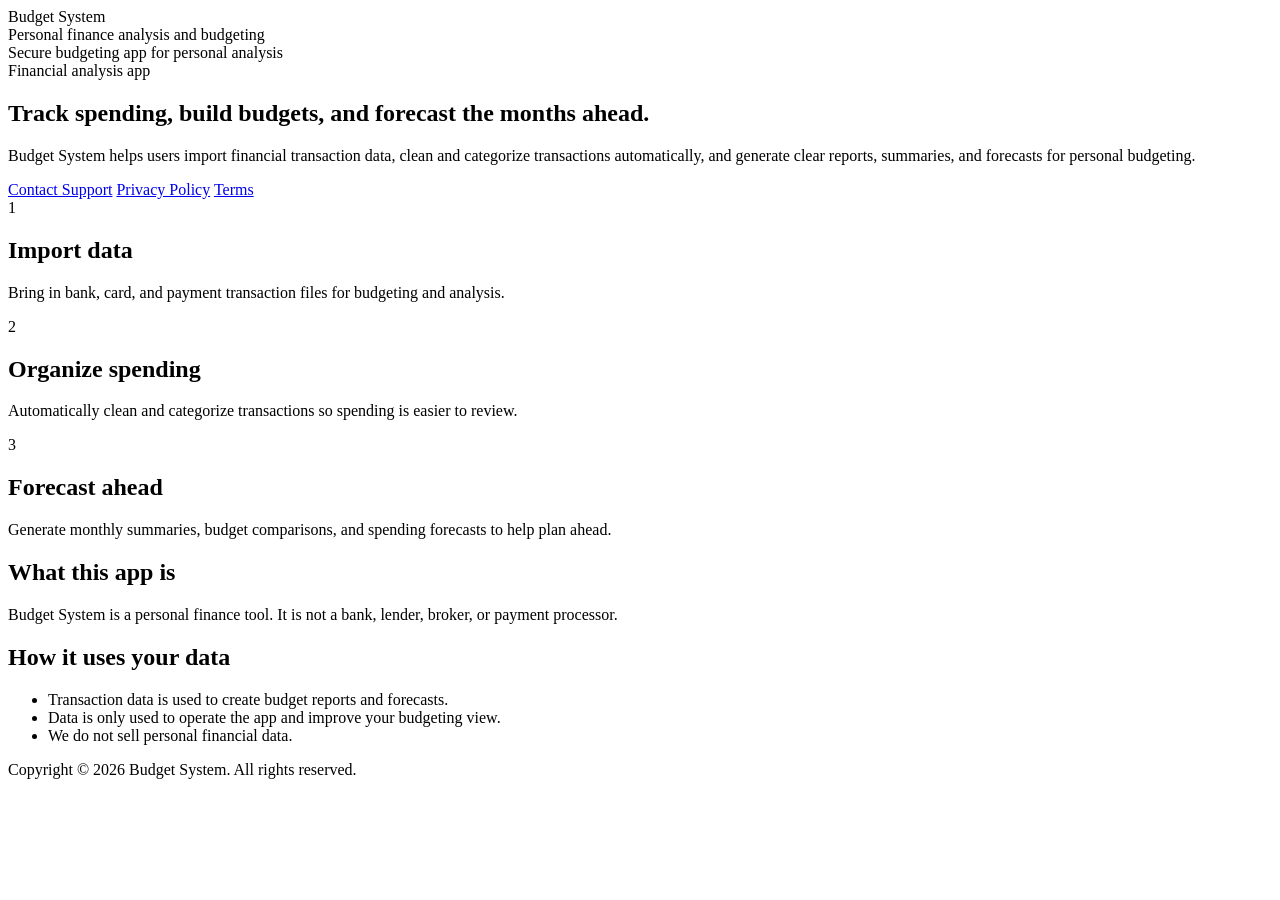
==== docs/index.html @ 83fb9add "Add index page" ====
<!doctype html>
<html lang="en">
<head>
  <meta charset="utf-8">
  <meta name="viewport" content="width=device-width, initial-scale=1">
  <title>Budget System</title>
  <meta name="description" content="Budget System helps users import transaction data, categorize spending, and generate budget reports and forecasts.">
  <link rel="stylesheet" href="style.css">
</head>
<body>
  <main class="shell">
    <div class="topbar">
      <div class="brand">
        <div class="brand-mark" aria-hidden="true"></div>
        <div>
          <div class="brand-name">Budget System</div>
          <div class="brand-sub">Personal finance analysis and budgeting</div>
        </div>
      </div>
      <div class="pill">Secure budgeting app for personal analysis</div>
    </div>

    <section class="hero">
      <div class="eyebrow">Financial analysis app</div>
      <h1>Track spending, build budgets, and forecast the months ahead.</h1>
      <p class="lede">
        Budget System helps users import financial transaction data, clean and categorize transactions automatically, and generate clear reports, summaries, and forecasts for personal budgeting.
      </p>
      <div class="cta-row">
        <a class="btn btn-primary" href="mailto:wyatt1029@gmail.com">Contact Support</a>
        <a class="btn btn-secondary" href="/privacy.html">Privacy Policy</a>
        <a class="btn btn-secondary" href="/terms.html">Terms</a>
      </div>
    </section>

    <section class="grid" aria-label="Features">
      <article class="card feature">
        <div class="icon">1</div>
        <h2>Import data</h2>
        <p>Bring in bank, card, and payment transaction files for budgeting and analysis.</p>
      </article>
      <article class="card feature">
        <div class="icon">2</div>
        <h2>Organize spending</h2>
        <p>Automatically clean and categorize transactions so spending is easier to review.</p>
      </article>
      <article class="card feature">
        <div class="icon">3</div>
        <h2>Forecast ahead</h2>
        <p>Generate monthly summaries, budget comparisons, and spending forecasts to help plan ahead.</p>
      </article>
    </section>

    <section class="grid stack">
      <div class="card info">
        <h2>What this app is</h2>
        <p>Budget System is a personal finance tool. It is not a bank, lender, broker, or payment processor.</p>
      </div>

      <div class="card info">
        <h2>How it uses your data</h2>
        <ul>
          <li>Transaction data is used to create budget reports and forecasts.</li>
          <li>Data is only used to operate the app and improve your budgeting view.</li>
          <li>We do not sell personal financial data.</li>
        </ul>
      </div>
    </section>

    <div class="footer">
      Copyright © 2026 Budget System. All rights reserved.
    </div>
  </main>
</body>
</html>
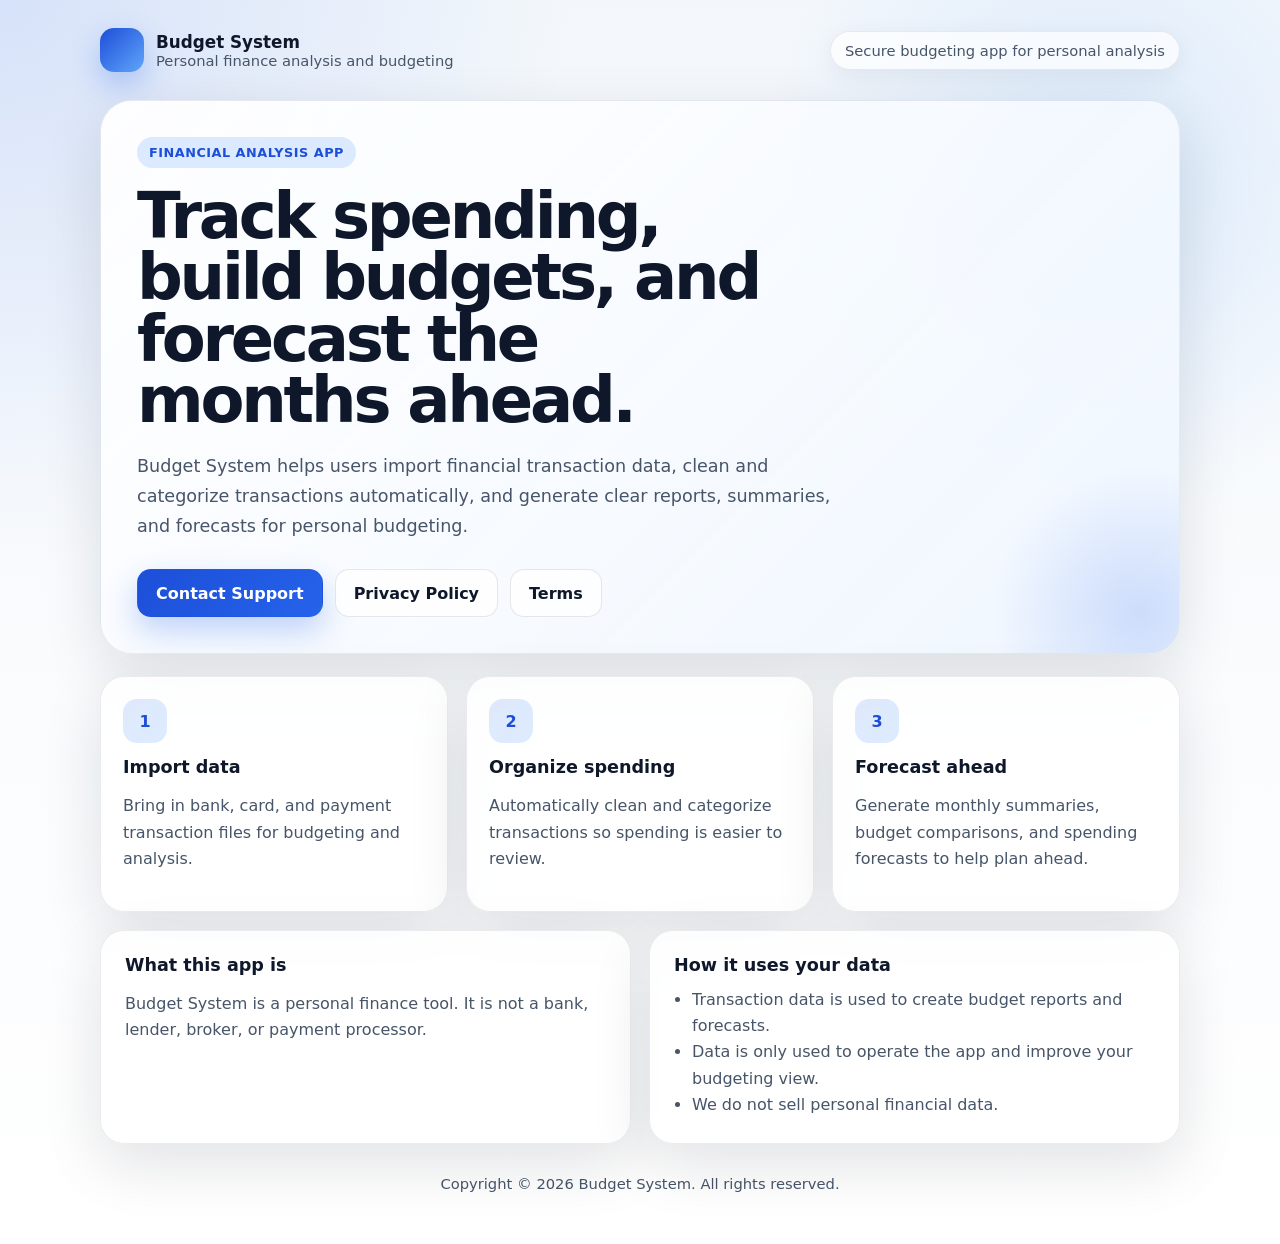
==== commit 4997f81a: "Update Budget System site homepage links" ====
--- a/docs/index.html
+++ b/docs/index.html
@@ -28,8 +28,8 @@
       </p>
       <div class="cta-row">
         <a class="btn btn-primary" href="mailto:wyatt1029@gmail.com">Contact Support</a>
-        <a class="btn btn-secondary" href="/privacy.html">Privacy Policy</a>
-        <a class="btn btn-secondary" href="/terms.html">Terms</a>
+        <a class="btn btn-secondary" href="privacy.html">Privacy Policy</a>
+        <a class="btn btn-secondary" href="terms.html">Terms</a>
       </div>
     </section>
 
@@ -68,7 +68,7 @@
     </section>
 
     <div class="footer">
-      Copyright © 2026 Budget System. All rights reserved.
+      Copyright &copy; 2026 Budget System. All rights reserved.
     </div>
   </main>
 </body>
--- a/docs/style.css
+++ b/docs/style.css
@@ -0,0 +1,273 @@
+:root {
+  --bg: #f3f7fb;
+  --bg-alt: #e9eff8;
+  --panel: rgba(255, 255, 255, 0.86);
+  --panel-border: rgba(15, 23, 42, 0.08);
+  --text: #0f172a;
+  --muted: #475569;
+  --accent: #1d4ed8;
+  --accent-2: #2563eb;
+  --accent-soft: #dbeafe;
+  --shadow: 0 20px 60px rgba(15, 23, 42, 0.12);
+  --radius: 24px;
+}
+
+* {
+  box-sizing: border-box;
+}
+
+html {
+  scroll-behavior: smooth;
+}
+
+body {
+  margin: 0;
+  font-family: Inter, system-ui, -apple-system, BlinkMacSystemFont, "Segoe UI", sans-serif;
+  color: var(--text);
+  background:
+    radial-gradient(circle at top left, rgba(37, 99, 235, 0.14), transparent 32%),
+    radial-gradient(circle at 85% 15%, rgba(96, 165, 250, 0.18), transparent 22%),
+    linear-gradient(180deg, var(--bg) 0%, #ffffff 100%);
+  min-height: 100vh;
+}
+
+a {
+  color: inherit;
+}
+
+.shell {
+  max-width: 1120px;
+  margin: 0 auto;
+  padding: 28px 20px 48px;
+}
+
+.topbar {
+  display: flex;
+  justify-content: space-between;
+  align-items: center;
+  gap: 16px;
+  margin-bottom: 28px;
+}
+
+.brand {
+  display: flex;
+  align-items: center;
+  gap: 12px;
+}
+
+.brand-mark {
+  width: 44px;
+  height: 44px;
+  border-radius: 14px;
+  background: linear-gradient(135deg, var(--accent), #60a5fa);
+  box-shadow: 0 12px 30px rgba(37, 99, 235, 0.3);
+}
+
+.brand-name {
+  font-size: 1.05rem;
+  font-weight: 700;
+}
+
+.brand-sub {
+  font-size: 0.92rem;
+  color: var(--muted);
+}
+
+.pill {
+  display: inline-flex;
+  align-items: center;
+  gap: 8px;
+  border-radius: 999px;
+  background: rgba(255, 255, 255, 0.7);
+  border: 1px solid var(--panel-border);
+  padding: 10px 14px;
+  font-size: 0.92rem;
+  color: var(--muted);
+  box-shadow: 0 6px 24px rgba(15, 23, 42, 0.06);
+}
+
+.hero {
+  background: linear-gradient(135deg, rgba(255, 255, 255, 0.95), rgba(239, 246, 255, 0.92));
+  border: 1px solid var(--panel-border);
+  border-radius: calc(var(--radius) + 8px);
+  box-shadow: var(--shadow);
+  padding: 36px;
+  overflow: hidden;
+  position: relative;
+}
+
+.hero::after {
+  content: "";
+  position: absolute;
+  inset: auto -120px -120px auto;
+  width: 320px;
+  height: 320px;
+  border-radius: 50%;
+  background: radial-gradient(circle, rgba(37, 99, 235, 0.18), transparent 65%);
+  pointer-events: none;
+}
+
+.eyebrow {
+  display: inline-flex;
+  margin-bottom: 18px;
+  padding: 8px 12px;
+  border-radius: 999px;
+  background: var(--accent-soft);
+  color: var(--accent);
+  font-weight: 700;
+  font-size: 0.8rem;
+  letter-spacing: 0.04em;
+  text-transform: uppercase;
+}
+
+h1 {
+  margin: 0;
+  max-width: 14ch;
+  font-size: clamp(2.6rem, 5vw, 4.8rem);
+  line-height: 0.96;
+  letter-spacing: -0.05em;
+}
+
+.lede {
+  max-width: 62ch;
+  font-size: 1.1rem;
+  line-height: 1.7;
+  color: var(--muted);
+  margin: 20px 0 0;
+}
+
+.cta-row {
+  display: flex;
+  flex-wrap: wrap;
+  gap: 12px;
+  margin-top: 28px;
+}
+
+.btn {
+  display: inline-flex;
+  align-items: center;
+  justify-content: center;
+  min-height: 48px;
+  padding: 0 18px;
+  border-radius: 14px;
+  font-weight: 700;
+  text-decoration: none;
+  border: 1px solid transparent;
+  transition: transform 0.15s ease, box-shadow 0.15s ease, background 0.15s ease;
+}
+
+.btn:hover {
+  transform: translateY(-1px);
+}
+
+.btn-primary {
+  background: linear-gradient(135deg, var(--accent), var(--accent-2));
+  color: #fff;
+  box-shadow: 0 14px 32px rgba(37, 99, 235, 0.28);
+}
+
+.btn-secondary {
+  background: rgba(255, 255, 255, 0.8);
+  color: var(--text);
+  border-color: rgba(15, 23, 42, 0.1);
+}
+
+.grid {
+  display: grid;
+  grid-template-columns: repeat(12, 1fr);
+  gap: 18px;
+  margin-top: 22px;
+}
+
+.card {
+  background: var(--panel);
+  border: 1px solid var(--panel-border);
+  border-radius: var(--radius);
+  box-shadow: var(--shadow);
+  backdrop-filter: blur(10px);
+}
+
+.feature {
+  grid-column: span 4;
+  padding: 22px;
+}
+
+.feature h2,
+.info h2 {
+  margin: 0 0 12px;
+  font-size: 1.1rem;
+}
+
+.feature p,
+.info p,
+.info li,
+.footer {
+  color: var(--muted);
+  line-height: 1.65;
+}
+
+.feature .icon {
+  width: 44px;
+  height: 44px;
+  border-radius: 14px;
+  display: grid;
+  place-items: center;
+  margin-bottom: 14px;
+  background: linear-gradient(135deg, rgba(37, 99, 235, 0.14), rgba(96, 165, 250, 0.22));
+  color: var(--accent);
+  font-weight: 800;
+}
+
+.info {
+  grid-column: span 6;
+  padding: 24px;
+}
+
+.info ul {
+  margin: 0;
+  padding-left: 18px;
+}
+
+.stack {
+  display: grid;
+  gap: 18px;
+  margin-top: 18px;
+}
+
+.footer {
+  margin-top: 28px;
+  text-align: center;
+  font-size: 0.92rem;
+}
+
+.page {
+  max-width: 860px;
+  margin: 0 auto;
+  padding: 44px 20px 64px;
+}
+
+.page h1 {
+  max-width: none;
+  font-size: clamp(2.2rem, 4vw, 3.4rem);
+}
+
+.page .card {
+  padding: 28px;
+}
+
+@media (max-width: 860px) {
+  .feature,
+  .info {
+    grid-column: span 12;
+  }
+
+  .hero {
+    padding: 28px;
+  }
+
+  .topbar {
+    flex-direction: column;
+    align-items: flex-start;
+  }
+}
+
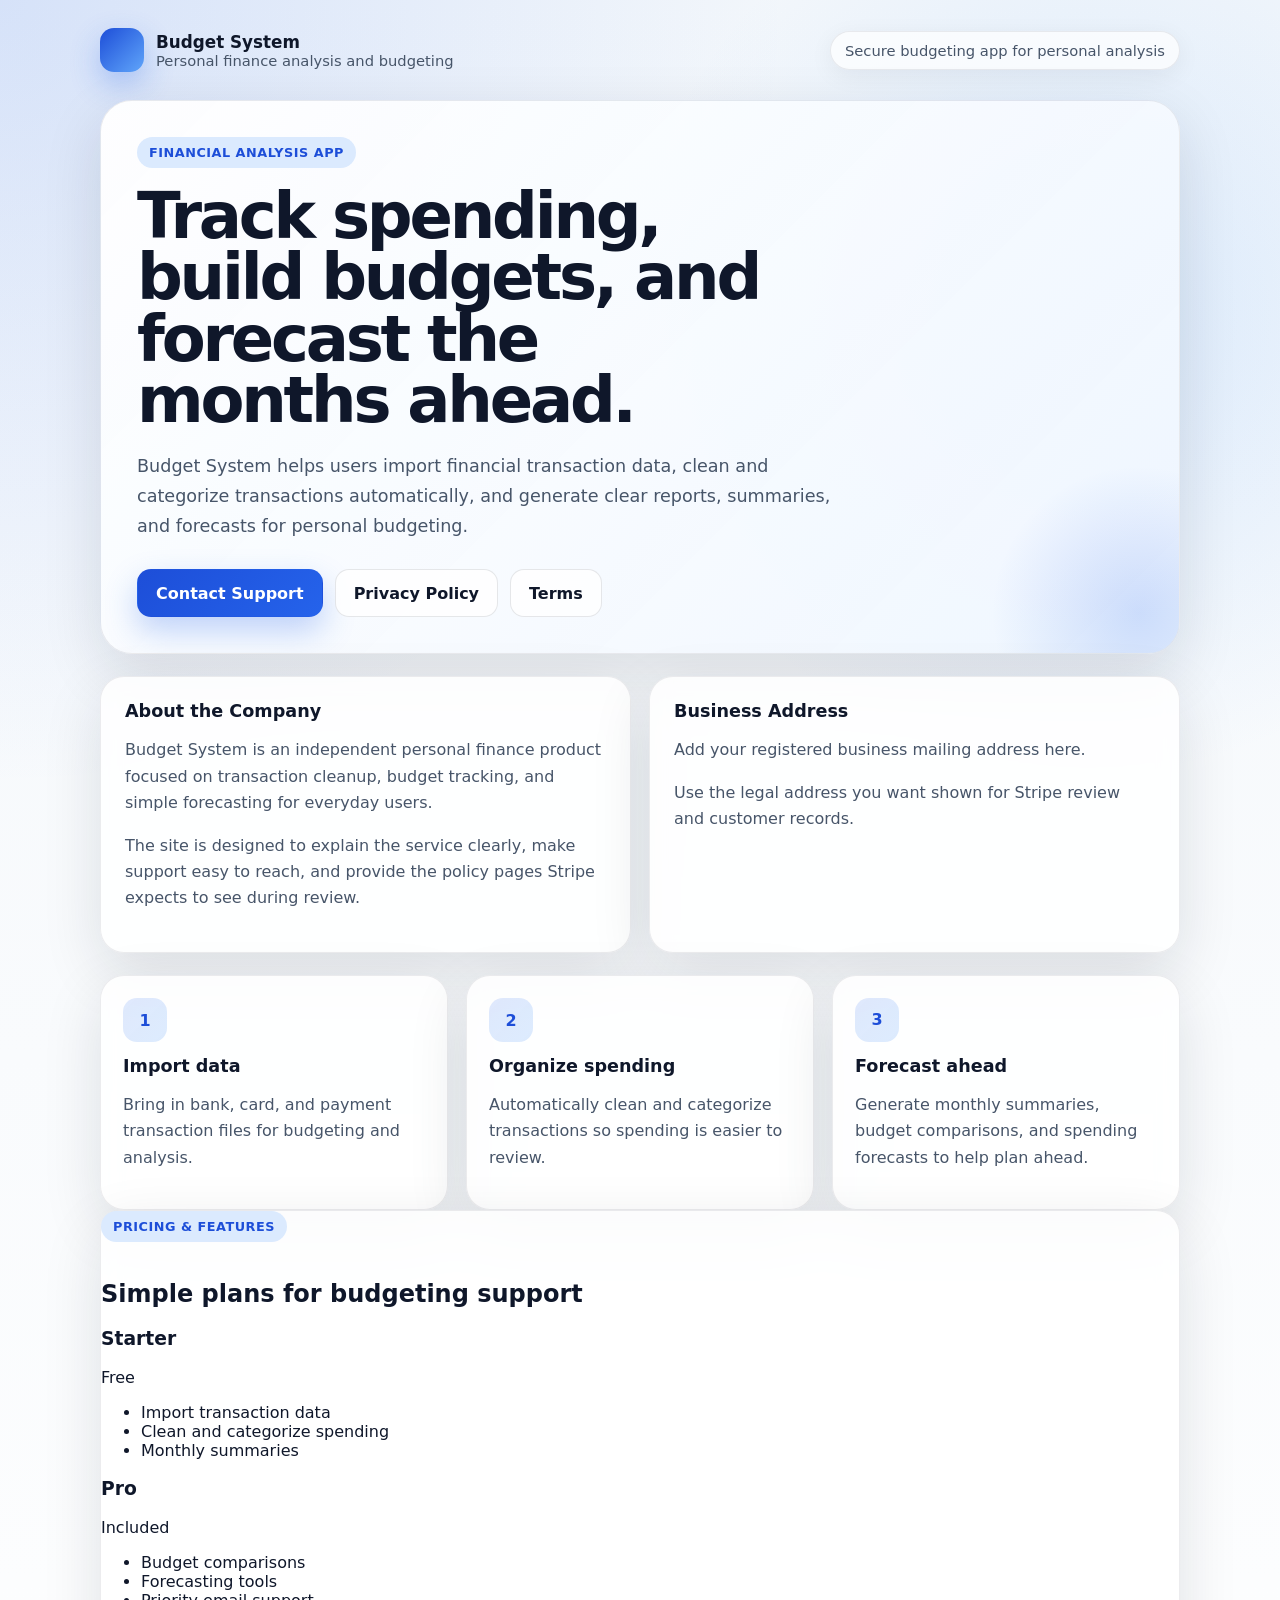
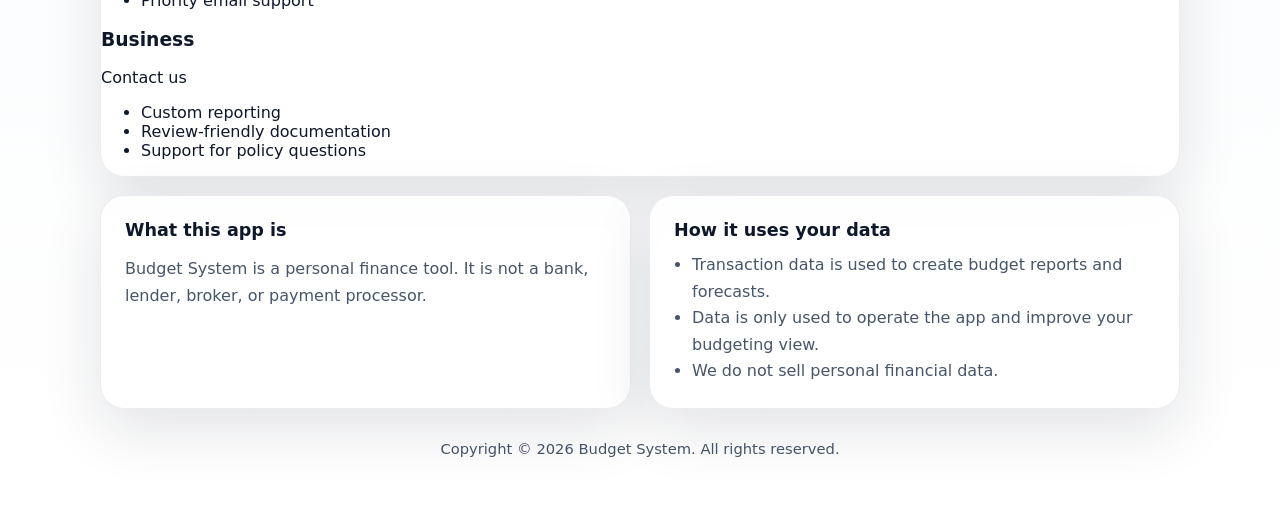
==== commit 0e2996f8: "Add company, address, and pricing sections" ====
--- a/docs/index.html
+++ b/docs/index.html
@@ -33,6 +33,26 @@
       </div>
     </section>
 
+    <section class="grid" aria-label="About company">
+      <article class="card info about">
+        <h2>About the Company</h2>
+        <p>
+          Budget System is an independent personal finance product focused on transaction cleanup,
+          budget tracking, and simple forecasting for everyday users.
+        </p>
+        <p>
+          The site is designed to explain the service clearly, make support easy to reach, and
+          provide the policy pages Stripe expects to see during review.
+        </p>
+      </article>
+
+      <article class="card info address">
+        <h2>Business Address</h2>
+        <p class="address-line">Add your registered business mailing address here.</p>
+        <p class="address-note">Use the legal address you want shown for Stripe review and customer records.</p>
+      </article>
+    </section>
+
     <section class="grid" aria-label="Features">
       <article class="card feature">
         <div class="icon">1</div>
@@ -49,6 +69,40 @@
         <h2>Forecast ahead</h2>
         <p>Generate monthly summaries, budget comparisons, and spending forecasts to help plan ahead.</p>
       </article>
+    </section>
+
+    <section class="card pricing" aria-label="Pricing and features">
+      <div class="eyebrow">Pricing &amp; features</div>
+      <h2>Simple plans for budgeting support</h2>
+      <div class="pricing-grid">
+        <article class="plan">
+          <h3>Starter</h3>
+          <div class="price">Free</div>
+          <ul>
+            <li>Import transaction data</li>
+            <li>Clean and categorize spending</li>
+            <li>Monthly summaries</li>
+          </ul>
+        </article>
+        <article class="plan featured">
+          <h3>Pro</h3>
+          <div class="price">Included</div>
+          <ul>
+            <li>Budget comparisons</li>
+            <li>Forecasting tools</li>
+            <li>Priority email support</li>
+          </ul>
+        </article>
+        <article class="plan">
+          <h3>Business</h3>
+          <div class="price">Contact us</div>
+          <ul>
+            <li>Custom reporting</li>
+            <li>Review-friendly documentation</li>
+            <li>Support for policy questions</li>
+          </ul>
+        </article>
+      </div>
     </section>
 
     <section class="grid stack">
